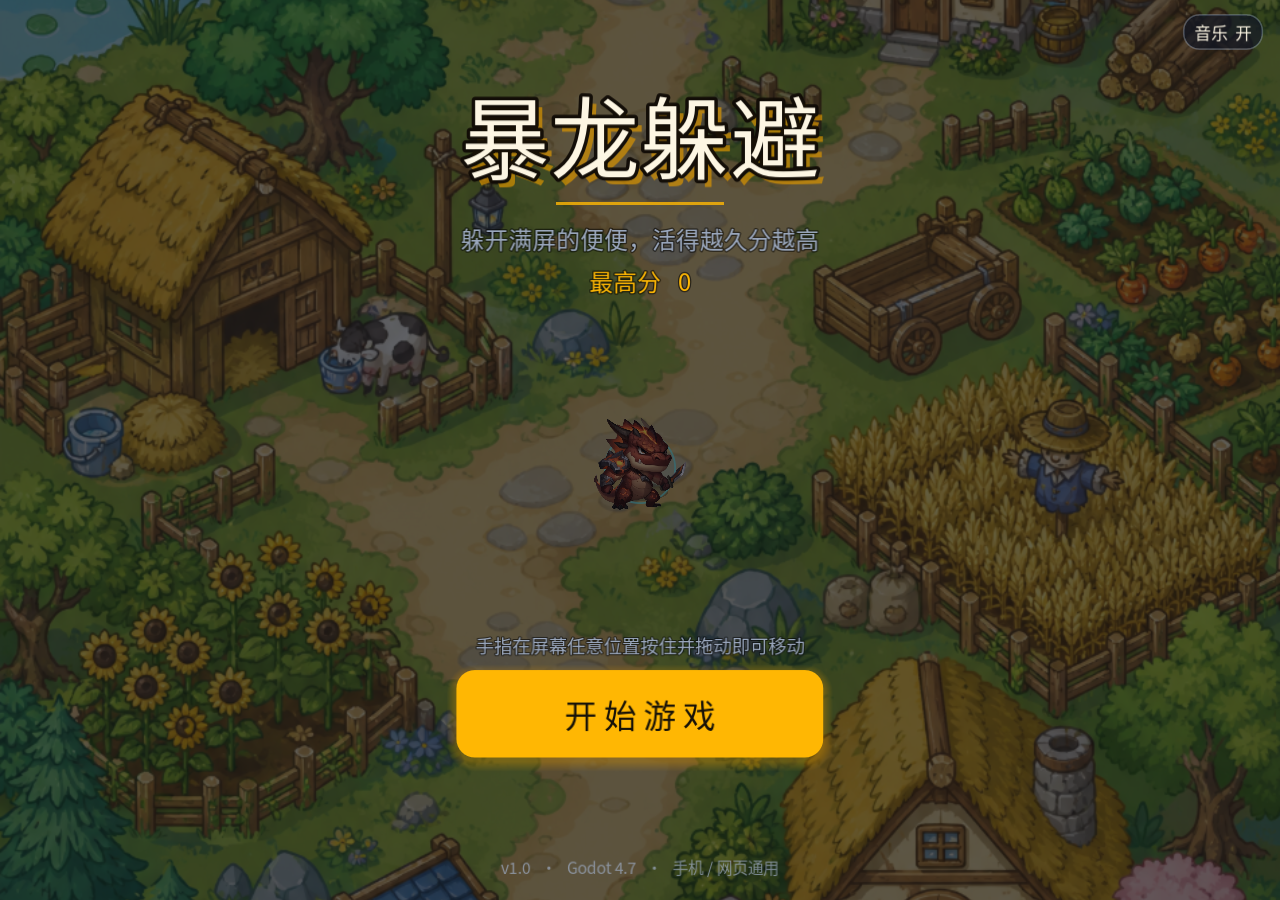
==== docs/index.html @ a6fa5db0 "暴龙躲避：Godot 4.7 2D 躲避游戏（中文界面 / 手机 + 网页） - 首界面 / 四态状态机（HOME / PLAYING / PAUSED / GAME_OVER） - 浮动摇杆触屏操作" ====
<!DOCTYPE html>
<html lang="en">
	<head>
		<meta charset="utf-8">
		<meta name="viewport" content="width=device-width, user-scalable=no, initial-scale=1.0">
		<title>Dodge 躲避</title>
		<style>
html, body, #canvas {
	margin: 0;
	padding: 0;
	border: 0;
}

body {
	color: white;
	background-color: black;
	overflow: hidden;
	touch-action: none;
}

#canvas {
	display: block;
}

#canvas:focus {
	outline: none;
}

#status, #status-splash, #status-progress {
	position: absolute;
	left: 0;
	right: 0;
}

#status, #status-splash {
	top: 0;
	bottom: 0;
}

#status {
	background-color: #242424;
	display: flex;
	flex-direction: column;
	justify-content: center;
	align-items: center;
	visibility: hidden;
}

#status-splash {
	max-height: 100%;
	max-width: 100%;
	margin: auto;
}

#status-splash.show-image--false {
	display: none;
}

#status-splash.fullsize--true {
	height: 100%;
	width: 100%;
	object-fit: contain;
}

#status-splash.use-filter--false {
	image-rendering: pixelated;
}

#status-progress, #status-notice {
	display: none;
}

#status-progress {
	bottom: 10%;
	width: 50%;
	margin: 0 auto;
}

#status-notice {
	background-color: #5b3943;
	border-radius: 0.5rem;
	border: 1px solid #9b3943;
	color: #e0e0e0;
	font-family: 'Noto Sans', 'Droid Sans', Arial, sans-serif;
	line-height: 1.3;
	margin: 0 2rem;
	overflow: hidden;
	padding: 1rem;
	text-align: center;
	z-index: 1;
}
		</style>
		<link id="-gd-engine-icon" rel="icon" type="image/png" href="index.icon.png" />
<link rel="apple-touch-icon" href="index.apple-touch-icon.png"/>

	</head>
	<body>
		<canvas id="canvas">
			Your browser does not support the canvas tag.
		</canvas>

		<noscript>
			Your browser does not support JavaScript.
		</noscript>

		<div id="status">
			<img id="status-splash" class="show-image--true fullsize--true use-filter--true" src="index.png" alt="">
			<progress id="status-progress"></progress>
			<div id="status-notice"></div>
		</div>

		<script src="index.js"></script>
		<script>
const GODOT_CONFIG = {"args":[],"canvasResizePolicy":2,"emscriptenPoolSize":8,"ensureCrossOriginIsolationHeaders":true,"executable":"index","experimentalVK":false,"fileSizes":{"index.pck":11794868,"index.wasm":39514754},"focusCanvas":true,"gdextensionLibs":[],"godotPoolSize":4};
const GODOT_THREADS_ENABLED = false;
const engine = new Engine(GODOT_CONFIG);

(function () {
	const statusOverlay = document.getElementById('status');
	const statusProgress = document.getElementById('status-progress');
	const statusNotice = document.getElementById('status-notice');

	let initializing = true;
	let statusMode = '';

	function setStatusMode(mode) {
		if (statusMode === mode || !initializing) {
			return;
		}
		if (mode === 'hidden') {
			statusOverlay.remove();
			initializing = false;
			return;
		}
		statusOverlay.style.visibility = 'visible';
		statusProgress.style.display = mode === 'progress' ? 'block' : 'none';
		statusNotice.style.display = mode === 'notice' ? 'block' : 'none';
		statusMode = mode;
	}

	function setStatusNotice(text) {
		while (statusNotice.lastChild) {
			statusNotice.removeChild(statusNotice.lastChild);
		}
		const lines = text.split('\n');
		lines.forEach((line) => {
			statusNotice.appendChild(document.createTextNode(line));
			statusNotice.appendChild(document.createElement('br'));
		});
	}

	function displayFailureNotice(err) {
		console.error(err);
		if (err instanceof Error) {
			setStatusNotice(err.message);
		} else if (typeof err === 'string') {
			setStatusNotice(err);
		} else {
			setStatusNotice('An unknown error occurred.');
		}
		setStatusMode('notice');
		initializing = false;
	}

	const missing = Engine.getMissingFeatures({
		threads: GODOT_THREADS_ENABLED,
	});

	if (missing.length !== 0) {
		if (GODOT_CONFIG['serviceWorker'] && GODOT_CONFIG['ensureCrossOriginIsolationHeaders'] && 'serviceWorker' in navigator) {
			let serviceWorkerRegistrationPromise;
			try {
				serviceWorkerRegistrationPromise = navigator.serviceWorker.getRegistration();
			} catch (err) {
				serviceWorkerRegistrationPromise = Promise.reject(new Error('Service worker registration failed.'));
			}
			// There's a chance that installing the service worker would fix the issue
			Promise.race([
				serviceWorkerRegistrationPromise.then((registration) => {
					if (registration != null) {
						return Promise.reject(new Error('Service worker already exists.'));
					}
					return registration;
				}).then(() => engine.installServiceWorker()),
				// For some reason, `getRegistration()` can stall
				new Promise((resolve) => {
					setTimeout(() => resolve(), 2000);
				}),
			]).then(() => {
				// Reload if there was no error.
				window.location.reload();
			}).catch((err) => {
				console.error('Error while registering service worker:', err);
			});
		} else {
			// Display the message as usual
			const missingMsg = 'Error\nThe following features required to run Godot projects on the Web are missing:\n';
			displayFailureNotice(missingMsg + missing.join('\n'));
		}
	} else {
		setStatusMode('progress');
		engine.startGame({
			'onProgress': function (current, total) {
				if (current > 0 && total > 0) {
					statusProgress.value = current;
					statusProgress.max = total;
				} else {
					statusProgress.removeAttribute('value');
					statusProgress.removeAttribute('max');
				}
			},
		}).then(() => {
			setStatusMode('hidden');
		}, displayFailureNotice);
	}
}());
		</script>
	</body>
</html>
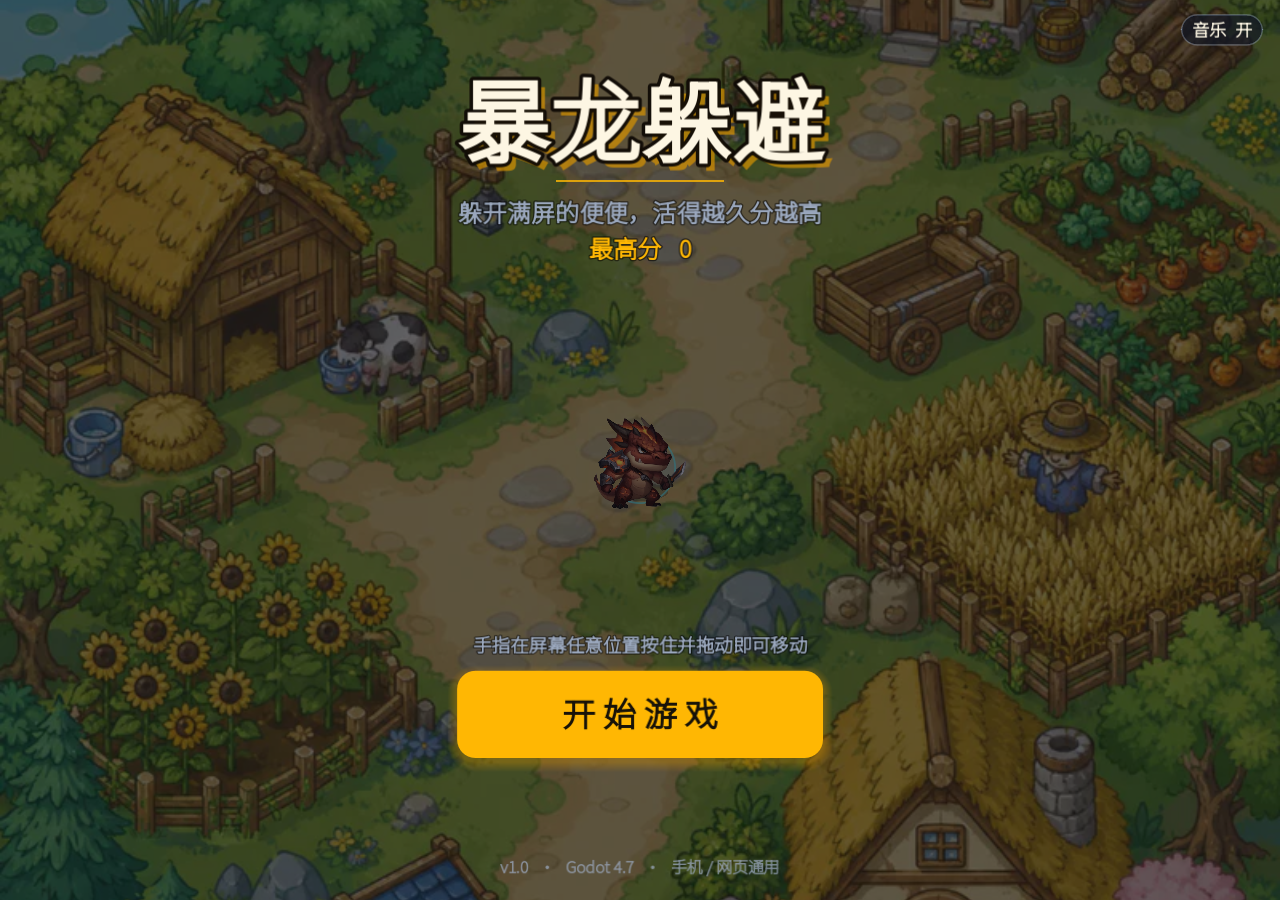
==== commit 0685c859: "体积优化：首屏从 49MB 降到 11.4MB - 中文字体子集化：Noto Sans SC VF 17MB -> 250KB（自写 glyf 子集器，保留 gvar） - 字体默认实例是 wght=" ====
--- a/docs/index.html
+++ b/docs/index.html
@@ -1,220 +1,225 @@
 <!DOCTYPE html>
-<html lang="en">
-	<head>
-		<meta charset="utf-8">
-		<meta name="viewport" content="width=device-width, user-scalable=no, initial-scale=1.0">
-		<title>Dodge 躲避</title>
-		<style>
-html, body, #canvas {
-	margin: 0;
-	padding: 0;
-	border: 0;
-}
-
-body {
-	color: white;
-	background-color: black;
-	overflow: hidden;
-	touch-action: none;
-}
-
-#canvas {
-	display: block;
-}
-
-#canvas:focus {
-	outline: none;
-}
-
-#status, #status-splash, #status-progress {
-	position: absolute;
-	left: 0;
-	right: 0;
-}
-
-#status, #status-splash {
-	top: 0;
-	bottom: 0;
-}
-
-#status {
-	background-color: #242424;
-	display: flex;
-	flex-direction: column;
-	justify-content: center;
-	align-items: center;
-	visibility: hidden;
-}
-
-#status-splash {
-	max-height: 100%;
-	max-width: 100%;
-	margin: auto;
-}
-
-#status-splash.show-image--false {
-	display: none;
-}
-
-#status-splash.fullsize--true {
-	height: 100%;
-	width: 100%;
-	object-fit: contain;
-}
-
-#status-splash.use-filter--false {
-	image-rendering: pixelated;
-}
-
-#status-progress, #status-notice {
-	display: none;
-}
-
-#status-progress {
-	bottom: 10%;
-	width: 50%;
-	margin: 0 auto;
-}
-
-#status-notice {
-	background-color: #5b3943;
-	border-radius: 0.5rem;
-	border: 1px solid #9b3943;
-	color: #e0e0e0;
-	font-family: 'Noto Sans', 'Droid Sans', Arial, sans-serif;
-	line-height: 1.3;
-	margin: 0 2rem;
-	overflow: hidden;
-	padding: 1rem;
-	text-align: center;
-	z-index: 1;
-}
-		</style>
-		<link id="-gd-engine-icon" rel="icon" type="image/png" href="index.icon.png" />
+<html lang="zh-CN">
+<head>
+	<meta charset="utf-8">
+	<meta name="viewport" content="width=device-width, user-scalable=no, initial-scale=1.0, viewport-fit=cover">
+	<meta name="theme-color" content="#0f1420">
+	<title>Dodge 韬查伩</title>
+	<style>
+		html, body, #canvas {
+			margin: 0;
+			padding: 0;
+			border: 0;
+			height: 100%;
+			width: 100%;
+		}
+		body {
+			background: #0f1420;
+			color: #fdf6e3;
+			overflow: hidden;
+			touch-action: none;
+			font-family: "PingFang SC", "Microsoft YaHei", "Noto Sans SC", "Hiragino Sans GB", sans-serif;
+			-webkit-user-select: none;
+			user-select: none;
+		}
+		#canvas { display: block; outline: none; }
+
+		#status {
+			position: fixed;
+			inset: 0;
+			display: flex;
+			flex-direction: column;
+			align-items: center;
+			justify-content: center;
+			gap: 22px;
+			background: radial-gradient(circle at 50% 40%, #1b2232 0%, #0b0f18 70%);
+			z-index: 10;
+			transition: opacity .35s ease;
+		}
+		#status.done { opacity: 0; pointer-events: none; }
+		#title {
+			font-size: clamp(28px, 9vw, 46px);
+			letter-spacing: .12em;
+			font-weight: 700;
+			color: #ffb703;
+			text-shadow: 0 4px 18px rgba(255, 183, 3, .35);
+		}
+		#bar-wrap {
+			width: min(70vw, 300px);
+			height: 8px;
+			border-radius: 99px;
+			background: rgba(255, 255, 255, .12);
+			overflow: hidden;
+		}
+		#bar {
+			height: 100%;
+			width: 0%;
+			border-radius: 99px;
+			background: linear-gradient(90deg, #ffb703, #ffd166);
+			transition: width .18s ease;
+		}
+		#hint {
+			font-size: 13px;
+			color: #9aa7bd;
+			letter-spacing: .05em;
+			min-height: 1.2em;
+			text-align: center;
+			padding: 0 24px;
+			line-height: 1.6;
+		}
+		#notice {
+			display: none;
+			max-width: min(86vw, 460px);
+			padding: 14px 18px;
+			border-radius: 12px;
+			background: #5b3943;
+			border: 1px solid #9b3943;
+			color: #ffe8e8;
+			font-size: 14px;
+			line-height: 1.6;
+			white-space: pre-wrap;
+			text-align: center;
+		}
+	</style>
+	<link id="-gd-engine-icon" rel="icon" type="image/png" href="index.icon.png" />
 <link rel="apple-touch-icon" href="index.apple-touch-icon.png"/>
 
-	</head>
-	<body>
-		<canvas id="canvas">
-			Your browser does not support the canvas tag.
-		</canvas>
-
-		<noscript>
-			Your browser does not support JavaScript.
-		</noscript>
-
-		<div id="status">
-			<img id="status-splash" class="show-image--true fullsize--true use-filter--true" src="index.png" alt="">
-			<progress id="status-progress"></progress>
-			<div id="status-notice"></div>
-		</div>
-
-		<script src="index.js"></script>
-		<script>
-const GODOT_CONFIG = {"args":[],"canvasResizePolicy":2,"emscriptenPoolSize":8,"ensureCrossOriginIsolationHeaders":true,"executable":"index","experimentalVK":false,"fileSizes":{"index.pck":11794868,"index.wasm":39514754},"focusCanvas":true,"gdextensionLibs":[],"godotPoolSize":4};
+</head>
+<body>
+	<canvas id="canvas">你的浏览器不支持 canvas。</canvas>
+	<noscript>你的浏览器禁用了 JavaScript，无法运行本游戏。</noscript>
+
+	<div id="status">
+		<div id="title">暴龙躲避</div>
+		<div id="bar-wrap"><div id="bar"></div></div>
+		<div id="hint">正在加载引擎…</div>
+		<div id="notice"></div>
+	</div>
+
+	<script src="index.js"></script>
+	<script>
+const GODOT_CONFIG = {"args":[],"canvasResizePolicy":2,"emscriptenPoolSize":8,"ensureCrossOriginIsolationHeaders":true,"executable":"index","experimentalVK":false,"fileSizes":{"index.pck":1557620,"index.wasm":39514754},"focusCanvas":true,"gdextensionLibs":[],"godotPoolSize":4};
 const GODOT_THREADS_ENABLED = false;
+
+// ---------------------------------------------------------------------------
+// 体积优化：Godot 的 index.wasm 有 37 MB，gzip 之后只有 9.6 MB。
+// GitHub Pages 不会给 .wasm 做压缩，所以这里自己下载 index.wasm.gz、
+// 在浏览器里用 DecompressionStream 解开，再把字节塞给引擎的 fetch。
+// 不支持 DecompressionStream 的老浏览器会自动回退到原始的 index.wasm。
+// ---------------------------------------------------------------------------
+const statusEl = document.getElementById('status');
+const barEl = document.getElementById('bar');
+const hintEl = document.getElementById('hint');
+const noticeEl = document.getElementById('notice');
+
+let progress = 0;
+function setProgress(value, text) {
+	progress = Math.max(progress, Math.min(1, value));
+	barEl.style.width = (progress * 100).toFixed(1) + '%';
+	if (text) hintEl.textContent = text;
+}
+
+function showNotice(text) {
+	noticeEl.textContent = text;
+	noticeEl.style.display = 'block';
+}
+
+// 兜底：加 ?raw=1 打开时跳过 gzip 直读原始 wasm（慢但一定能跑）
+const RAW_MODE = /[?&]raw=1/.test(location.search);
+
+const WASM_GZ = 'index.wasm.gz';
+let wasmBufferPromise = null;
+
+async function prefetchWasm() {
+	if (!('DecompressionStream' in window) || !window.fetch) return null;
+	try {
+		const resp = await fetch(WASM_GZ, { cache: 'force-cache' });
+		if (!resp.ok) return null;
+		const total = Number(resp.headers.get('content-length')) || 0;
+		let received = 0;
+		const chunks = [];
+		const reader = resp.body.getReader();
+		for (;;) {
+			const { done, value } = await reader.read();
+			if (done) break;
+			chunks.push(value);
+			received += value.length;
+			// 下载阶段占 0~72%
+			setProgress(0.72 * (total ? received / total : 0.5), '正在下载引擎… ' + (total ? Math.round(100 * received / total) : ''));
+		}
+		setProgress(0.76, '正在解压引擎…');
+		const stream = new Blob(chunks).stream().pipeThrough(new DecompressionStream('gzip'));
+		const buffer = await new Response(stream).arrayBuffer();
+		setProgress(0.86, '引擎就绪，正在加载游戏资源…');
+		return buffer;
+	} catch (err) {
+		console.warn('[loader] wasm.gz 解压失败，回退到未压缩的 index.wasm', err);
+		return null;
+	}
+}
+
+wasmBufferPromise = RAW_MODE ? Promise.resolve(null) : prefetchWasm();
+
+const nativeFetch = window.fetch ? window.fetch.bind(window) : null;
+if (nativeFetch) {
+	window.fetch = async function (input, init) {
+		const url = typeof input === 'string' ? input : (input && input.url) || '';
+		if (!url.endsWith('.gz') && /\.wasm(\?|$)/.test(url)) {
+			const buffer = await wasmBufferPromise;
+			if (buffer) {
+				return new Response(buffer, {
+					status: 200,
+					headers: { 'Content-Type': 'application/wasm' },
+				});
+			}
+		}
+		return nativeFetch(input, init);
+	};
+}
+
 const engine = new Engine(GODOT_CONFIG);
 
 (function () {
-	const statusOverlay = document.getElementById('status');
-	const statusProgress = document.getElementById('status-progress');
-	const statusNotice = document.getElementById('status-notice');
-
 	let initializing = true;
-	let statusMode = '';
-
-	function setStatusMode(mode) {
-		if (statusMode === mode || !initializing) {
-			return;
-		}
-		if (mode === 'hidden') {
-			statusOverlay.remove();
-			initializing = false;
-			return;
-		}
-		statusOverlay.style.visibility = 'visible';
-		statusProgress.style.display = mode === 'progress' ? 'block' : 'none';
-		statusNotice.style.display = mode === 'notice' ? 'block' : 'none';
-		statusMode = mode;
-	}
-
-	function setStatusNotice(text) {
-		while (statusNotice.lastChild) {
-			statusNotice.removeChild(statusNotice.lastChild);
-		}
-		const lines = text.split('\n');
-		lines.forEach((line) => {
-			statusNotice.appendChild(document.createTextNode(line));
-			statusNotice.appendChild(document.createElement('br'));
-		});
-	}
 
 	function displayFailureNotice(err) {
 		console.error(err);
-		if (err instanceof Error) {
-			setStatusNotice(err.message);
-		} else if (typeof err === 'string') {
-			setStatusNotice(err);
-		} else {
-			setStatusNotice('An unknown error occurred.');
-		}
-		setStatusMode('notice');
+		const message = err instanceof Error ? err.message : String(err);
+		showNotice('启动失败：\n' + message + '\n\n请先刷新重试；仍然不行就点下面的兼容模式（较慢但一定能跑）。');
+		const link = document.createElement('a');
+		link.href = '?raw=1';
+		link.textContent = '用兼容模式打开';
+		link.style.cssText = 'display:inline-block;margin-top:12px;color:#ffd166;text-decoration:underline;font-size:14px;';
+		noticeEl.appendChild(document.createElement('br'));
+		noticeEl.appendChild(link);
+		setProgress(1, '');
 		initializing = false;
 	}
 
-	const missing = Engine.getMissingFeatures({
-		threads: GODOT_THREADS_ENABLED,
-	});
-
+	const missing = Engine.getMissingFeatures({ threads: GODOT_THREADS_ENABLED });
 	if (missing.length !== 0) {
-		if (GODOT_CONFIG['serviceWorker'] && GODOT_CONFIG['ensureCrossOriginIsolationHeaders'] && 'serviceWorker' in navigator) {
-			let serviceWorkerRegistrationPromise;
-			try {
-				serviceWorkerRegistrationPromise = navigator.serviceWorker.getRegistration();
-			} catch (err) {
-				serviceWorkerRegistrationPromise = Promise.reject(new Error('Service worker registration failed.'));
+		showNotice('你的浏览器缺少运行所需的特性：\n' + missing.join('\n'));
+		return;
+	}
+
+	engine.startGame({
+		onProgress: function (current, total) {
+			if (current > 0 && total > 0) {
+				// 引擎资源加载阶段占 86~100%
+				setProgress(0.86 + 0.14 * (current / total), '正在加载游戏资源…');
+			} else {
+				setProgress(0.9, '正在加载游戏资源…');
 			}
-			// There's a chance that installing the service worker would fix the issue
-			Promise.race([
-				serviceWorkerRegistrationPromise.then((registration) => {
-					if (registration != null) {
-						return Promise.reject(new Error('Service worker already exists.'));
-					}
-					return registration;
-				}).then(() => engine.installServiceWorker()),
-				// For some reason, `getRegistration()` can stall
-				new Promise((resolve) => {
-					setTimeout(() => resolve(), 2000);
-				}),
-			]).then(() => {
-				// Reload if there was no error.
-				window.location.reload();
-			}).catch((err) => {
-				console.error('Error while registering service worker:', err);
-			});
-		} else {
-			// Display the message as usual
-			const missingMsg = 'Error\nThe following features required to run Godot projects on the Web are missing:\n';
-			displayFailureNotice(missingMsg + missing.join('\n'));
-		}
-	} else {
-		setStatusMode('progress');
-		engine.startGame({
-			'onProgress': function (current, total) {
-				if (current > 0 && total > 0) {
-					statusProgress.value = current;
-					statusProgress.max = total;
-				} else {
-					statusProgress.removeAttribute('value');
-					statusProgress.removeAttribute('max');
-				}
-			},
-		}).then(() => {
-			setStatusMode('hidden');
-		}, displayFailureNotice);
-	}
+		},
+	}).then(() => {
+		if (!initializing) return;
+		setProgress(1, '');
+		statusEl.classList.add('done');
+		setTimeout(() => statusEl.remove(), 400);
+		initializing = false;
+	}, displayFailureNotice);
 }());
-		</script>
-	</body>
+	</script>
+</body>
 </html>
 
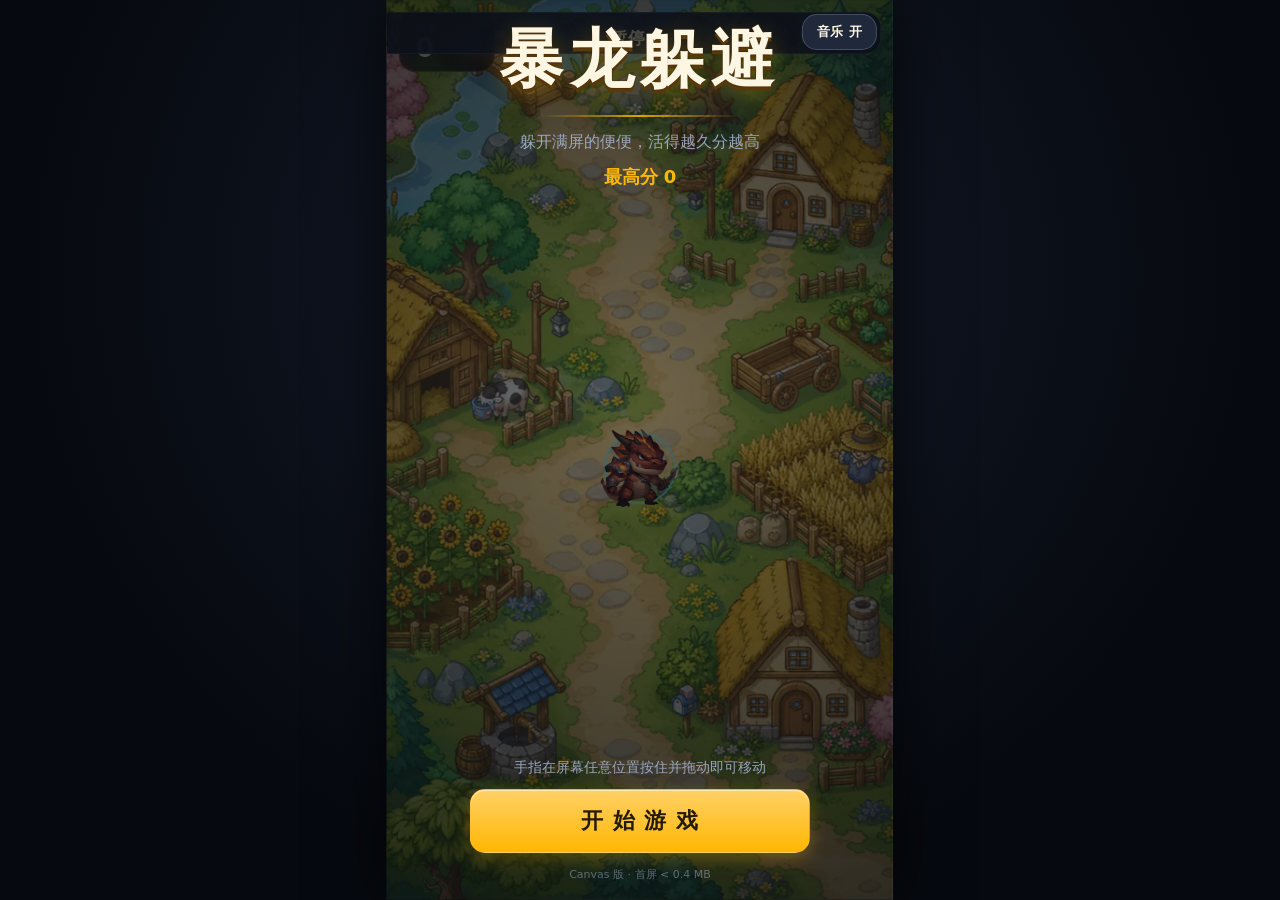
==== commit 65dbaf7a: "新增 Canvas 轻量版并作为主站：首屏 49.2MB -> 412KB - web-lite/：手写 Canvas 2D 实现，规则/数值与 Godot 版一致 - 首屏只加载 4 张图（WebP" ====
--- a/docs/index.html
+++ b/docs/index.html
@@ -1,225 +1,89 @@
 <!DOCTYPE html>
 <html lang="zh-CN">
 <head>
-	<meta charset="utf-8">
-	<meta name="viewport" content="width=device-width, user-scalable=no, initial-scale=1.0, viewport-fit=cover">
-	<meta name="theme-color" content="#0f1420">
-	<title>Dodge 韬查伩</title>
-	<style>
-		html, body, #canvas {
-			margin: 0;
-			padding: 0;
-			border: 0;
-			height: 100%;
-			width: 100%;
-		}
-		body {
-			background: #0f1420;
-			color: #fdf6e3;
-			overflow: hidden;
-			touch-action: none;
-			font-family: "PingFang SC", "Microsoft YaHei", "Noto Sans SC", "Hiragino Sans GB", sans-serif;
-			-webkit-user-select: none;
-			user-select: none;
-		}
-		#canvas { display: block; outline: none; }
+<meta charset="utf-8">
+<meta name="viewport" content="width=device-width, initial-scale=1, viewport-fit=cover, user-scalable=no">
+<meta name="theme-color" content="#0b0f18">
+<meta name="description" content="暴龙躲避 —— 拖动屏幕躲开满屏的便便，活得越久分越高。">
+<title>暴龙躲避</title>
+<link rel="icon" href="data:,">
+<link rel="preload" as="image" href="assets/bg.webp">
+<link rel="preload" as="image" href="assets/dragon.png">
+<link rel="stylesheet" href="style.css">
+</head>
+<body data-mode="loading">
+<div id="stage">
+  <canvas id="game"></canvas>
 
-		#status {
-			position: fixed;
-			inset: 0;
-			display: flex;
-			flex-direction: column;
-			align-items: center;
-			justify-content: center;
-			gap: 22px;
-			background: radial-gradient(circle at 50% 40%, #1b2232 0%, #0b0f18 70%);
-			z-index: 10;
-			transition: opacity .35s ease;
-		}
-		#status.done { opacity: 0; pointer-events: none; }
-		#title {
-			font-size: clamp(28px, 9vw, 46px);
-			letter-spacing: .12em;
-			font-weight: 700;
-			color: #ffb703;
-			text-shadow: 0 4px 18px rgba(255, 183, 3, .35);
-		}
-		#bar-wrap {
-			width: min(70vw, 300px);
-			height: 8px;
-			border-radius: 99px;
-			background: rgba(255, 255, 255, .12);
-			overflow: hidden;
-		}
-		#bar {
-			height: 100%;
-			width: 0%;
-			border-radius: 99px;
-			background: linear-gradient(90deg, #ffb703, #ffd166);
-			transition: width .18s ease;
-		}
-		#hint {
-			font-size: 13px;
-			color: #9aa7bd;
-			letter-spacing: .05em;
-			min-height: 1.2em;
-			text-align: center;
-			padding: 0 24px;
-			line-height: 1.6;
-		}
-		#notice {
-			display: none;
-			max-width: min(86vw, 460px);
-			padding: 14px 18px;
-			border-radius: 12px;
-			background: #5b3943;
-			border: 1px solid #9b3943;
-			color: #ffe8e8;
-			font-size: 14px;
-			line-height: 1.6;
-			white-space: pre-wrap;
-			text-align: center;
-		}
-	</style>
-	<link id="-gd-engine-icon" rel="icon" type="image/png" href="index.icon.png" />
-<link rel="apple-touch-icon" href="index.apple-touch-icon.png"/>
+  <!-- 浮动摇杆 -->
+  <div id="stick"><div id="knob"></div></div>
 
-</head>
-<body>
-	<canvas id="canvas">你的浏览器不支持 canvas。</canvas>
-	<noscript>你的浏览器禁用了 JavaScript，无法运行本游戏。</noscript>
+  <!-- 游戏内 HUD -->
+  <div id="hud" class="hidden">
+    <div class="pill score-pill">
+      <div class="cap">分数</div>
+      <div id="score" class="num">0</div>
+    </div>
+    <div class="pill best-pill"><span id="best">最高 0</span></div>
+    <button class="btn ghost pause-btn" data-action="pause">暂停</button>
+  </div>
 
-	<div id="status">
-		<div id="title">暴龙躲避</div>
-		<div id="bar-wrap"><div id="bar"></div></div>
-		<div id="hint">正在加载引擎…</div>
-		<div id="notice"></div>
-	</div>
+  <!-- 首界面 -->
+  <div id="home" class="overlay hidden">
+    <div class="scrim"></div>
+    <button class="btn ghost small music-btn" id="musicHome" data-action="music">音乐 开</button>
+    <div class="home-inner">
+      <h1 class="title">暴龙躲避</h1>
+      <div class="rule"></div>
+      <p class="subtitle">躲开满屏的便便，活得越久分越高</p>
+      <p class="best-line" id="homeBest">最高分   0</p>
+    </div>
+    <div class="home-bottom">
+      <p class="hint">手指在屏幕任意位置按住并拖动即可移动</p>
+      <button class="btn primary" data-action="start">开 始 游 戏</button>
+      <p class="footer">Canvas 版 · 首屏 &lt; 0.4 MB</p>
+    </div>
+  </div>
 
-	<script src="index.js"></script>
-	<script>
-const GODOT_CONFIG = {"args":[],"canvasResizePolicy":2,"emscriptenPoolSize":8,"ensureCrossOriginIsolationHeaders":true,"executable":"index","experimentalVK":false,"fileSizes":{"index.pck":1557620,"index.wasm":39514754},"focusCanvas":true,"gdextensionLibs":[],"godotPoolSize":4};
-const GODOT_THREADS_ENABLED = false;
+  <!-- 暂停 -->
+  <div id="pause" class="overlay hidden">
+    <div class="scrim"></div>
+    <div class="panel">
+      <h2>暂停中</h2>
+      <div class="rule"></div>
+      <button class="btn primary" data-action="resume">继续游戏</button>
+      <button class="btn ghost" data-action="restart">重新开始</button>
+      <button class="btn ghost" id="musicPause" data-action="music">音乐 开</button>
+      <button class="btn ghost" data-action="home">返回首界面</button>
+    </div>
+  </div>
 
-// ---------------------------------------------------------------------------
-// 体积优化：Godot 的 index.wasm 有 37 MB，gzip 之后只有 9.6 MB。
-// GitHub Pages 不会给 .wasm 做压缩，所以这里自己下载 index.wasm.gz、
-// 在浏览器里用 DecompressionStream 解开，再把字节塞给引擎的 fetch。
-// 不支持 DecompressionStream 的老浏览器会自动回退到原始的 index.wasm。
-// ---------------------------------------------------------------------------
-const statusEl = document.getElementById('status');
-const barEl = document.getElementById('bar');
-const hintEl = document.getElementById('hint');
-const noticeEl = document.getElementById('notice');
+  <!-- 结算 -->
+  <div id="over" class="overlay hidden">
+    <div class="scrim"></div>
+    <div class="panel">
+      <h2>游戏结束</h2>
+      <p id="overRecord" class="record hidden">新 纪 录 ！</p>
+      <div class="rule"></div>
+      <p class="cap">本局分数</p>
+      <p id="overScore" class="big-score">0</p>
+      <p id="overTime" class="stat">存活时间    0.0 秒</p>
+      <p id="overBest" class="stat">最高分      0</p>
+      <button class="btn primary" data-action="restart">再 来 一 局</button>
+      <button class="btn ghost" data-action="home">返回首界面</button>
+    </div>
+  </div>
 
-let progress = 0;
-function setProgress(value, text) {
-	progress = Math.max(progress, Math.min(1, value));
-	barEl.style.width = (progress * 100).toFixed(1) + '%';
-	if (text) hintEl.textContent = text;
-}
+  <!-- 资源加载 -->
+  <div id="loader" class="overlay">
+    <div class="load-box">
+      <div class="load-title">暴龙躲避</div>
+      <div class="bar-wrap"><div id="loaderBar"></div></div>
+      <p class="load-hint" id="loaderHint">正在准备…</p>
+    </div>
+  </div>
+</div>
 
-function showNotice(text) {
-	noticeEl.textContent = text;
-	noticeEl.style.display = 'block';
-}
-
-// 兜底：加 ?raw=1 打开时跳过 gzip 直读原始 wasm（慢但一定能跑）
-const RAW_MODE = /[?&]raw=1/.test(location.search);
-
-const WASM_GZ = 'index.wasm.gz';
-let wasmBufferPromise = null;
-
-async function prefetchWasm() {
-	if (!('DecompressionStream' in window) || !window.fetch) return null;
-	try {
-		const resp = await fetch(WASM_GZ, { cache: 'force-cache' });
-		if (!resp.ok) return null;
-		const total = Number(resp.headers.get('content-length')) || 0;
-		let received = 0;
-		const chunks = [];
-		const reader = resp.body.getReader();
-		for (;;) {
-			const { done, value } = await reader.read();
-			if (done) break;
-			chunks.push(value);
-			received += value.length;
-			// 下载阶段占 0~72%
-			setProgress(0.72 * (total ? received / total : 0.5), '正在下载引擎… ' + (total ? Math.round(100 * received / total) : ''));
-		}
-		setProgress(0.76, '正在解压引擎…');
-		const stream = new Blob(chunks).stream().pipeThrough(new DecompressionStream('gzip'));
-		const buffer = await new Response(stream).arrayBuffer();
-		setProgress(0.86, '引擎就绪，正在加载游戏资源…');
-		return buffer;
-	} catch (err) {
-		console.warn('[loader] wasm.gz 解压失败，回退到未压缩的 index.wasm', err);
-		return null;
-	}
-}
-
-wasmBufferPromise = RAW_MODE ? Promise.resolve(null) : prefetchWasm();
-
-const nativeFetch = window.fetch ? window.fetch.bind(window) : null;
-if (nativeFetch) {
-	window.fetch = async function (input, init) {
-		const url = typeof input === 'string' ? input : (input && input.url) || '';
-		if (!url.endsWith('.gz') && /\.wasm(\?|$)/.test(url)) {
-			const buffer = await wasmBufferPromise;
-			if (buffer) {
-				return new Response(buffer, {
-					status: 200,
-					headers: { 'Content-Type': 'application/wasm' },
-				});
-			}
-		}
-		return nativeFetch(input, init);
-	};
-}
-
-const engine = new Engine(GODOT_CONFIG);
-
-(function () {
-	let initializing = true;
-
-	function displayFailureNotice(err) {
-		console.error(err);
-		const message = err instanceof Error ? err.message : String(err);
-		showNotice('启动失败：\n' + message + '\n\n请先刷新重试；仍然不行就点下面的兼容模式（较慢但一定能跑）。');
-		const link = document.createElement('a');
-		link.href = '?raw=1';
-		link.textContent = '用兼容模式打开';
-		link.style.cssText = 'display:inline-block;margin-top:12px;color:#ffd166;text-decoration:underline;font-size:14px;';
-		noticeEl.appendChild(document.createElement('br'));
-		noticeEl.appendChild(link);
-		setProgress(1, '');
-		initializing = false;
-	}
-
-	const missing = Engine.getMissingFeatures({ threads: GODOT_THREADS_ENABLED });
-	if (missing.length !== 0) {
-		showNotice('你的浏览器缺少运行所需的特性：\n' + missing.join('\n'));
-		return;
-	}
-
-	engine.startGame({
-		onProgress: function (current, total) {
-			if (current > 0 && total > 0) {
-				// 引擎资源加载阶段占 86~100%
-				setProgress(0.86 + 0.14 * (current / total), '正在加载游戏资源…');
-			} else {
-				setProgress(0.9, '正在加载游戏资源…');
-			}
-		},
-	}).then(() => {
-		if (!initializing) return;
-		setProgress(1, '');
-		statusEl.classList.add('done');
-		setTimeout(() => statusEl.remove(), 400);
-		initializing = false;
-	}, displayFailureNotice);
-}());
-	</script>
+<script type="module" src="js/game.js"></script>
 </body>
 </html>
-
--- a/docs/style.css
+++ b/docs/style.css
@@ -0,0 +1,367 @@
+:root {
+  --gold: #ffb703;
+  --gold-light: #ffd166;
+  --cream: #fdf6e3;
+  --muted: #9aa7bd;
+  --panel: #1b2232;
+  --panel-soft: #232c3f;
+  --ink: #0b0f18;
+}
+
+* { box-sizing: border-box; }
+
+html, body {
+  margin: 0;
+  padding: 0;
+  height: 100%;
+  background: radial-gradient(circle at 50% 30%, #141b29 0%, #06090f 70%);
+  color: var(--cream);
+  font-family: "PingFang SC", "Microsoft YaHei", "Noto Sans SC", "Hiragino Sans GB", system-ui, sans-serif;
+  overflow: hidden;
+  -webkit-user-select: none;
+  user-select: none;
+  -webkit-tap-highlight-color: transparent;
+  overscroll-behavior: none;
+}
+
+/* 竖屏舞台：手机全屏，桌面居中成一条手机比例的窄栏 */
+#stage {
+  position: fixed;
+  inset: 0;
+  margin: auto;
+  overflow: hidden;
+  container-type: size;
+  background: #0b0f18;
+  box-shadow: 0 0 60px rgba(0, 0, 0, .7);
+}
+
+@media (min-aspect-ratio: 3/4) {
+  #stage {
+    inset: auto;
+    top: 0;
+    left: 50%;
+    transform: translateX(-50%);
+    width: min(100vw, 56.25vh);
+    height: 100vh;
+    border-radius: 0;
+  }
+}
+
+#game {
+  display: block;
+  width: 100%;
+  height: 100%;
+  touch-action: none;
+}
+
+/* ---------- 摇杆 ---------- */
+#stick {
+  position: absolute;
+  left: 0;
+  top: 0;
+  width: 124px;
+  height: 124px;
+  margin: -62px 0 0 -62px;
+  border-radius: 50%;
+  border: 2px solid rgba(255, 255, 255, .18);
+  background: rgba(255, 255, 255, .05);
+  pointer-events: none;
+  opacity: 0;
+  transition: opacity .12s ease;
+  z-index: 4;
+}
+#stick.on { opacity: 1; }
+
+#knob {
+  position: absolute;
+  left: 50%;
+  top: 50%;
+  width: 56px;
+  height: 56px;
+  margin: -28px 0 0 -28px;
+  border-radius: 50%;
+  background: rgba(90, 200, 255, .28);
+  border: 2px solid rgba(120, 230, 255, .6);
+}
+
+/* ---------- HUD ---------- */
+#hud { position: absolute; inset: 0; pointer-events: none; z-index: 3; }
+
+.pill {
+  position: absolute;
+  top: calc(env(safe-area-inset-top, 0px) + 12px);
+  background: rgba(8, 12, 20, .62);
+  border: 1px solid rgba(255, 183, 3, .35);
+  border-radius: 16px;
+  backdrop-filter: blur(6px);
+  -webkit-backdrop-filter: blur(6px);
+}
+
+.score-pill {
+  left: 12px;
+  padding: 7px 16px 9px;
+  min-width: 96px;
+}
+.score-pill .cap { font-size: 11px; color: var(--muted); letter-spacing: .08em; }
+.score-pill .num { font-size: 26px; font-weight: 700; line-height: 1.05; }
+
+.best-pill {
+  right: 92px;
+  padding: 9px 14px;
+  font-size: 12px;
+  color: var(--muted);
+  white-space: nowrap;
+}
+
+.pause-btn {
+  position: absolute;
+  top: calc(env(safe-area-inset-top, 0px) + 12px);
+  right: 12px;
+  width: 68px;
+  height: 42px;
+  padding: 0;
+  font-size: 14px;
+  pointer-events: auto;
+}
+
+/* ---------- 通用按钮 ---------- */
+.btn {
+  display: block;
+  width: 100%;
+  padding: 14px 18px;
+  border-radius: 15px;
+  border: 1px solid transparent;
+  font-family: inherit;
+  font-size: 17px;
+  font-weight: 600;
+  letter-spacing: .04em;
+  cursor: pointer;
+  transition: transform .08s ease, filter .15s ease, background .15s ease;
+}
+.btn:active { transform: scale(.975); }
+
+.btn.primary {
+  background: linear-gradient(180deg, var(--gold-light), var(--gold));
+  color: #241a05;
+  box-shadow: 0 6px 18px rgba(255, 183, 3, .28), inset 0 1px 0 rgba(255, 255, 255, .5);
+}
+.btn.primary:hover { filter: brightness(1.06); }
+
+.btn.ghost {
+  background: rgba(35, 44, 63, .92);
+  color: var(--cream);
+  border-color: rgba(140, 160, 190, .32);
+}
+.btn.ghost:hover { background: rgba(48, 60, 84, .95); }
+
+.btn.small { width: auto; padding: 8px 14px; font-size: 13px; }
+
+/* ---------- 覆盖层 ---------- */
+.overlay {
+  position: absolute;
+  inset: 0;
+  z-index: 5;
+  display: flex;
+  flex-direction: column;
+  align-items: center;
+  justify-content: center;
+  padding: 20px;
+}
+.overlay.hidden { display: none; }
+
+.scrim {
+  position: absolute;
+  inset: 0;
+  background: radial-gradient(circle at 50% 45%, rgba(10, 14, 22, .55), rgba(4, 6, 11, .82));
+}
+
+/* ---------- 首界面 ---------- */
+#home { justify-content: space-between; padding: calc(env(safe-area-inset-top, 0px) + 16px) 18px calc(env(safe-area-inset-bottom, 0px) + 18px); }
+
+.home-inner {
+  position: relative;
+  width: 100%;
+  text-align: center;
+  animation: rise .35s ease-out both;
+}
+
+.music-btn {
+  position: absolute;
+  top: calc(env(safe-area-inset-top, 0px) + 14px);
+  right: 16px;
+  z-index: 2;
+}
+
+.title {
+  margin: 0;
+  font-size: clamp(34px, 13cqw, 64px);
+  letter-spacing: .10em;
+  color: var(--cream);
+  text-shadow: 0 0 2px #3a2308, 0 4px 0 #5b3a0a, 0 10px 26px rgba(255, 183, 3, .35);
+}
+
+.rule {
+  width: min(46%, 200px);
+  height: 2px;
+  margin: 12px auto;
+  background: linear-gradient(90deg, transparent, var(--gold), transparent);
+  opacity: .85;
+}
+
+.subtitle {
+  margin: 6px 0 0;
+  font-size: clamp(12px, 3.4cqw, 16px);
+  color: var(--muted);
+  line-height: 1.6;
+}
+
+.best-line {
+  margin: 10px 0 0;
+  font-size: clamp(14px, 3.8cqw, 18px);
+  color: var(--gold);
+  font-weight: 600;
+}
+
+.home-bottom {
+  position: relative;
+  width: 100%;
+  display: flex;
+  flex-direction: column;
+  gap: 12px;
+  align-items: center;
+  animation: rise .45s .05s ease-out both;
+}
+
+.hint {
+  margin: 0;
+  font-size: clamp(11px, 3.1cqw, 14px);
+  color: var(--muted);
+  text-align: center;
+}
+
+.home-bottom .btn.primary {
+  max-width: 340px;
+  font-size: clamp(17px, 4.6cqw, 22px);
+  padding: 16px 18px;
+}
+
+.footer {
+  margin: 2px 0 0;
+  font-size: 11px;
+  color: rgba(154, 167, 189, .55);
+}
+
+/* ---------- 面板（暂停 / 结算） ---------- */
+.panel {
+  position: relative;
+  width: min(84cqw, 330px);
+  padding: 22px 20px 20px;
+  border-radius: 22px;
+  background: linear-gradient(180deg, rgba(30, 38, 54, .98), rgba(18, 24, 36, .98));
+  border: 1px solid rgba(255, 183, 3, .5);
+  box-shadow: 0 18px 50px rgba(0, 0, 0, .55), inset 0 1px 0 rgba(255, 255, 255, .06);
+  display: flex;
+  flex-direction: column;
+  gap: 10px;
+  animation: pop .24s cubic-bezier(.2, 1.2, .4, 1) both;
+}
+
+.panel h2 {
+  margin: 0;
+  font-size: clamp(22px, 6.2cqw, 30px);
+  text-align: center;
+  letter-spacing: .08em;
+}
+
+.panel .rule { margin: 2px auto 6px; }
+
+.panel .cap {
+  margin: 2px 0 -6px;
+  text-align: center;
+  font-size: 12px;
+  color: var(--muted);
+  letter-spacing: .1em;
+}
+
+.big-score {
+  margin: 0;
+  text-align: center;
+  font-size: clamp(44px, 13cqw, 62px);
+  font-weight: 800;
+  color: var(--gold);
+  line-height: 1.1;
+  text-shadow: 0 4px 18px rgba(255, 183, 3, .25);
+}
+
+.stat {
+  margin: 0;
+  text-align: center;
+  font-size: 13px;
+  color: var(--muted);
+}
+
+.record {
+  margin: 2px 0 -4px;
+  text-align: center;
+  font-size: 14px;
+  font-weight: 700;
+  color: var(--gold);
+  letter-spacing: .18em;
+  animation: blink 1.4s ease-in-out infinite;
+}
+.record.hidden { display: none; }
+
+/* ---------- 加载页 ---------- */
+#loader { z-index: 20; background: radial-gradient(circle at 50% 40%, #1b2232 0%, #080b12 70%); }
+
+.load-box {
+  position: relative;
+  width: min(70cqw, 280px);
+  text-align: center;
+}
+
+.load-title {
+  font-size: clamp(26px, 8cqw, 38px);
+  font-weight: 700;
+  letter-spacing: .12em;
+  color: var(--gold);
+  margin-bottom: 18px;
+  text-shadow: 0 4px 18px rgba(255, 183, 3, .3);
+}
+
+.bar-wrap {
+  height: 7px;
+  border-radius: 99px;
+  background: rgba(255, 255, 255, .12);
+  overflow: hidden;
+}
+
+#loaderBar {
+  height: 100%;
+  width: 0%;
+  border-radius: 99px;
+  background: linear-gradient(90deg, var(--gold), var(--gold-light));
+  transition: width .2s ease;
+}
+
+.load-hint {
+  margin: 12px 0 0;
+  font-size: 12px;
+  color: var(--muted);
+  letter-spacing: .05em;
+}
+
+@keyframes rise {
+  from { opacity: 0; transform: translateY(14px); }
+  to { opacity: 1; transform: translateY(0); }
+}
+
+@keyframes pop {
+  from { opacity: 0; transform: scale(.92); }
+  to { opacity: 1; transform: scale(1); }
+}
+
+@keyframes blink {
+  0%, 100% { opacity: 1; }
+  50% { opacity: .45; }
+}
